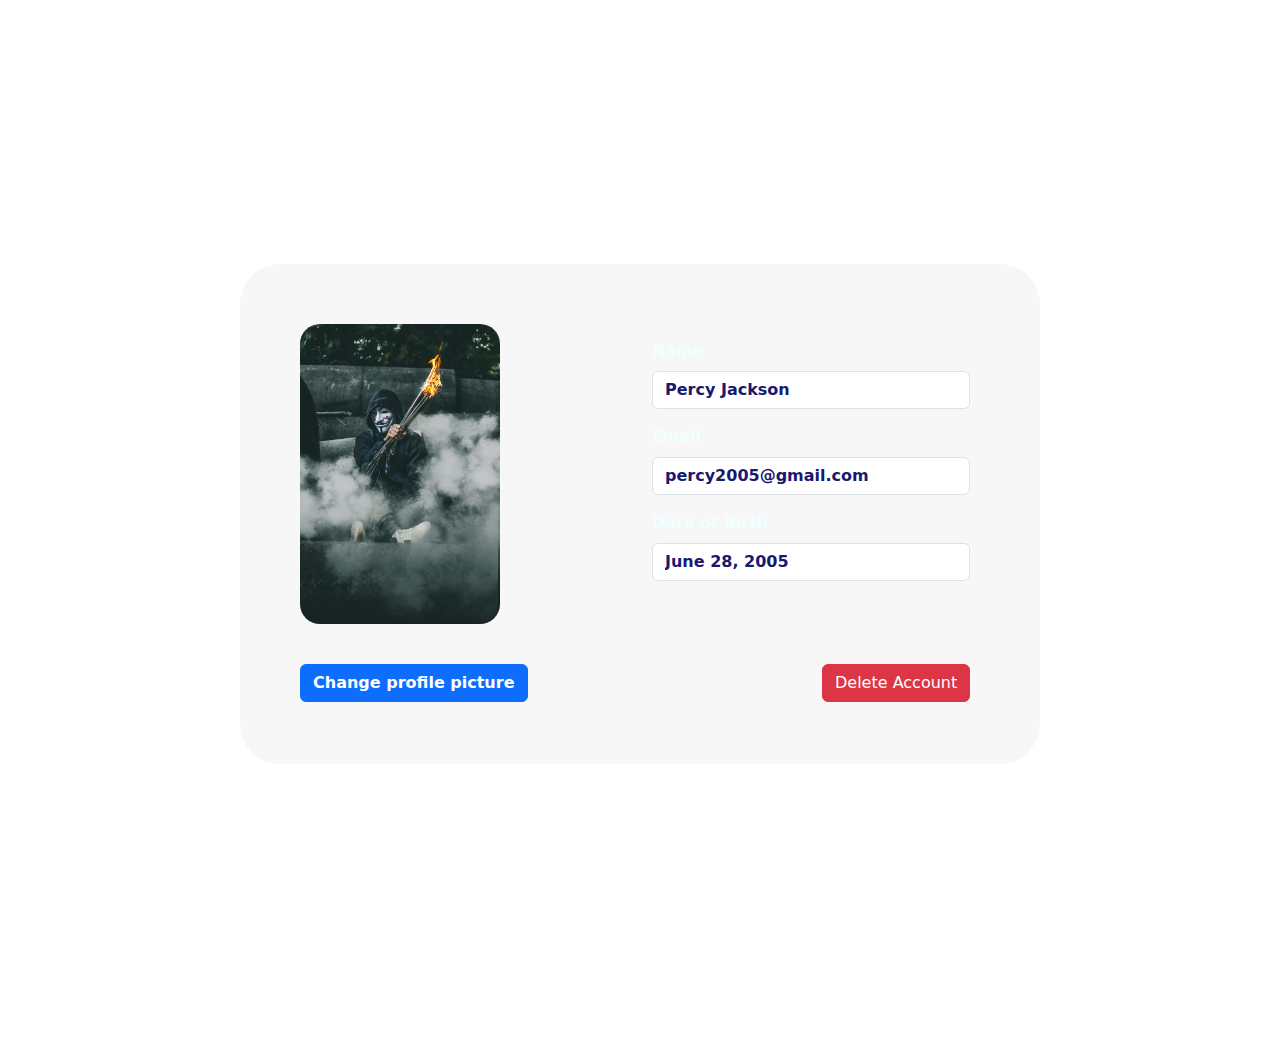
==== editProfile.html @ 8a1a8c1c "pages added" ====
<!DOCTYPE html>
<html lang="en">
<head>
    <link href='https://fonts.googleapis.com/css?family=Roboto' rel='stylesheet'>
    <meta charset="UTF-8">
    <meta name="viewport" content="width=device-width, initial-scale=1.0">
    <title>History</title>
    <link href="https://cdn.jsdelivr.net/npm/bootstrap@5.3.3/dist/css/bootstrap.min.css" rel="stylesheet" integrity="sha384-QWTKZyjpPEjISv5WaRU9OFeRpok6YctnYmDr5pNlyT2bRjXh0JMhjY6hW+ALEwIH" crossorigin="anonymous">
    <link href="./History.css"  rel="stylesheet" />
    <link rel="stylesheet" href="editProfile.css">
</head>
<body>

<div class="container">
    <span class="history-title">Edit user profile</span>
    
    <div class="container-time2">
        
        <div class="row">
            <div class="col">
                <img src="public\external\profile.avif" alt="Description of the image" class="img-profile">
            </div>
            <div class="col">
                <form class="frm">
                    <div class="mb-3">
                      <label for="userName" class="form-label">Name</label>
                      <input type="text" class="form-control" id="userName" value="Percy Jackson">
                    </div>
                    <div class="mb-3">
                      <label for="userEmail" class="form-label">Email</label>
                      <input type="email" class="form-control" id="userEmail" value="percy2005@gmail.com">
                    </div>
                    <div class="mb-3">
                      <label for="userDob" class="form-label">Date of Birth</label>
                      <input type="text" class="form-control" id="userDob" value="June 28, 2005">
                    </div>
                  </form>
            </div>
        </div>

        <div class="row">
            <div class="col">
                <button class="btn btn-primary" type="button" style="margin-left: 40px; font-weight: bold;">Change profile picture</button>
            </div>
            <div class="col">
                <button class="btn btn-danger" type="button" style="margin-left: 170px; ">Delete Account</button>
            </div>
        </div>

    </div>
    
</div>

<script src="https://cdn.jsdelivr.net/npm/bootstrap@5.3.3/dist/js/bootstrap.bundle.min.js" integrity="sha384-YvpcrYf0tY3lHB60NNkmXc5s9fDVZLESaAA55NDzOxhy9GkcIdslK1eN7N6jIeHz" crossorigin="anonymous"></script>
</body>
</html>
---- History.css ----
.history-heading {
    display: flex;
justify-content: space-between
;   gap:40px;
    width: 1600px;
    border: 2px red;
}
.white-line {
    border: none;
    height: 1px;
    background-color: white;
    width: 100%; 
    margin: 20px 0;
}

.container {
    display: flex;
    flex-direction: column;
    align-items: center;
    gap:20px;
    height: 100vh;
    margin-top: 140px;
}

.container-Frame {
    position: relative; /* Add relative positioning to the container frame */
    width: 1600px;
    height: 270px; /* Adjust the height as needed */
    background-color: grey;
    border: 1px solid black;
    background-image: url("public/external/BERLIN.PNG");
    background-size: cover;
}

.history-button {
    width: 375px;
    height: 97px;
    border-radius: 20px;
    position: absolute;
    right: 9px; 
    top: 9px;
  
}
.history-text01{
    position: absolute;
    left: 22px;
    bottom: 9px;
    font-family: 'Roboto';font-size: 36px;
    font-weight: bold;
    color: white;
}
.history-text02{
    position: absolute;
    right: 20px;
    bottom: 9px;
    font-family: 'Roboto';font-size: 36px;
    font-weight: bold;
    color: white;
}
.Color-History{
    color: #66B2B2;
}
.history-title{
    font-family: 'Roboto';font-size: 36px;
    font-weight: bold;
    color: white;
    align-items: center;
}
---- editProfile.css ----
.container-time2{
    width: 800px;
    height: 500px;
    border-radius: 40px;
    background-color: rgba(217, 217, 217, 0.2); /* 20% opaque grey */
    padding: 20px;
    margin: 50px
}

.container-profile{
    width: 1381px;
    height: 100%;
    background-color: black;
    background-image: url("public/external/Time.png");
    display: flex;
    justify-content: space-between;
}
    
.column-heading{
    font-size: 32px;
    color: white;
    font-weight: bold;
}

.column-text{
    font-size: 32px;
    color: white ;
}

.img-profile{
    width: 200px;
    margin: 40px;
    border-radius: 20px;
}

.frm{
    margin-top: 55px;
    margin-right: 50px;
}

.form-label{
    color: azure;
    font-weight: bold;
}

.form-control{
    color:midnightblue;
    font-weight: bold;
}
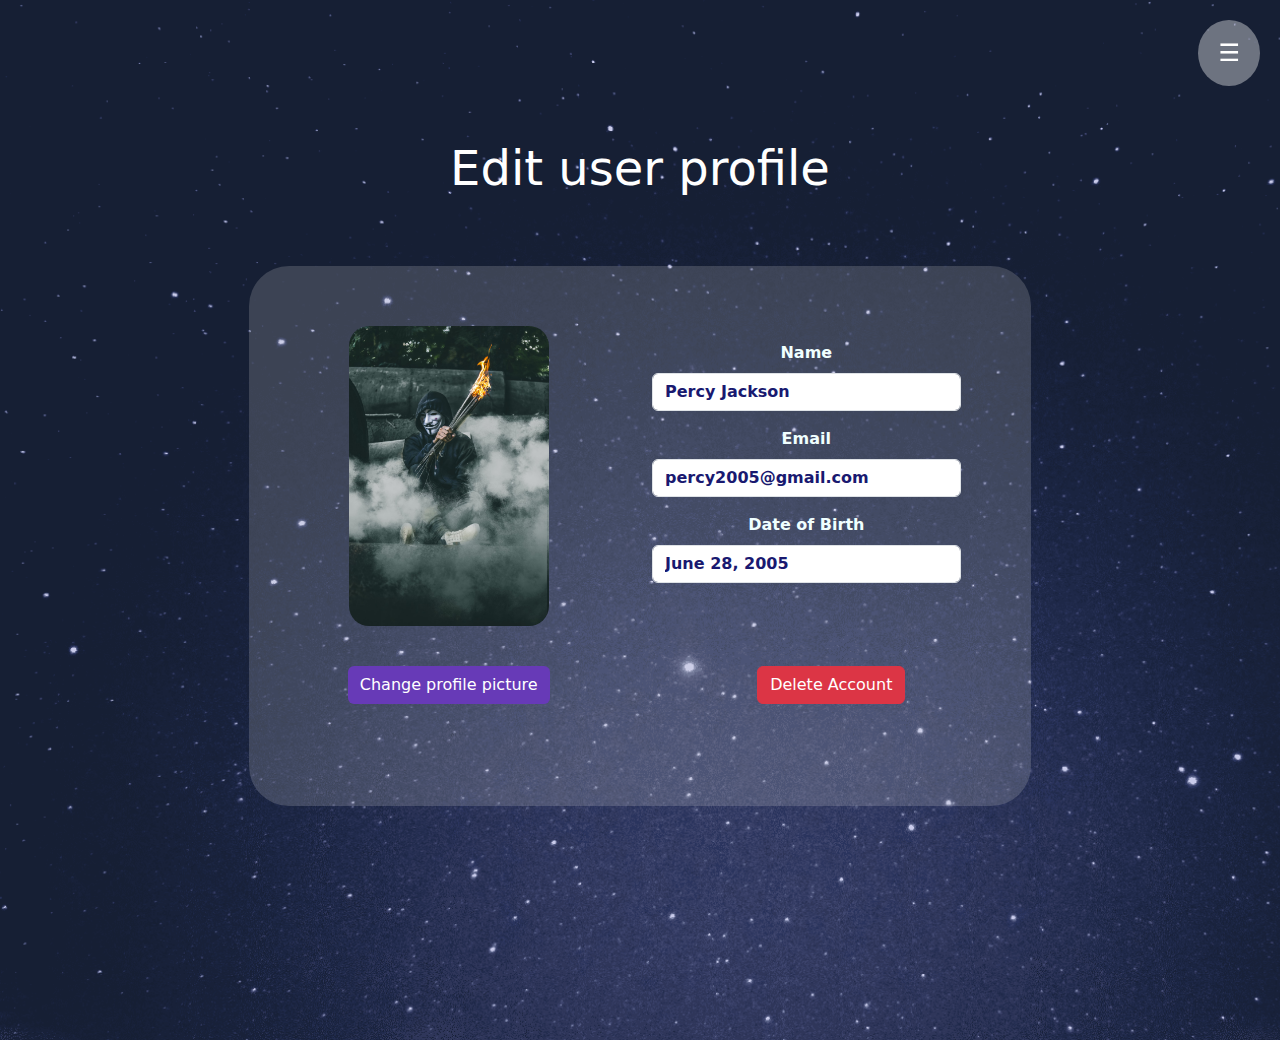
==== commit 182b9988: "fixing stuff" ====
--- a/editProfile.html
+++ b/editProfile.html
@@ -4,15 +4,26 @@
     <link href='https://fonts.googleapis.com/css?family=Roboto' rel='stylesheet'>
     <meta charset="UTF-8">
     <meta name="viewport" content="width=device-width, initial-scale=1.0">
-    <title>History</title>
+    <title>Edit Profile</title>
     <link href="https://cdn.jsdelivr.net/npm/bootstrap@5.3.3/dist/css/bootstrap.min.css" rel="stylesheet" integrity="sha384-QWTKZyjpPEjISv5WaRU9OFeRpok6YctnYmDr5pNlyT2bRjXh0JMhjY6hW+ALEwIH" crossorigin="anonymous">
     <link href="./History.css"  rel="stylesheet" />
     <link rel="stylesheet" href="editProfile.css">
+    <link rel="stylesheet" href="default.css">
 </head>
 <body>
 
+    <div class="floating-menu">
+        <a href="#" class="menu-button">☰</a>
+        <ul class="menu-list">
+          <li><a href="Home.html">Home</a></li>
+          <li><a href="History.html">History</a></li>
+          <li><a href="Time.html">Favourites</a></li>
+          <li><a href="profile.html">Profile</a></li>
+        </ul>
+      </div>
+
 <div class="container">
-    <span class="history-title">Edit user profile</span>
+    <h2>Edit user profile</h2> 
     
     <div class="container-time2">
         
@@ -39,11 +50,11 @@
         </div>
 
         <div class="row">
-            <div class="col">
-                <button class="btn btn-primary" type="button" style="margin-left: 40px; font-weight: bold;">Change profile picture</button>
+            <div class="col" style="display: flex; justify-content: space-evenly;">
+                <button class="btn btn-primary " type="button" style="background-color: #673AB7; border: none;">Change profile picture</button>
             </div>
             <div class="col">
-                <button class="btn btn-danger" type="button" style="margin-left: 170px; ">Delete Account</button>
+                <a href="signUp.html" class="btn btn-danger" type="button" >Delete Account</a>
             </div>
         </div>
 
@@ -52,5 +63,6 @@
 </div>
 
 <script src="https://cdn.jsdelivr.net/npm/bootstrap@5.3.3/dist/js/bootstrap.bundle.min.js" integrity="sha384-YvpcrYf0tY3lHB60NNkmXc5s9fDVZLESaAA55NDzOxhy9GkcIdslK1eN7N6jIeHz" crossorigin="anonymous"></script>
+<script src="script.js"></script>
 </body>
 </html>
--- a/History.css
+++ b/History.css
@@ -1,15 +1,15 @@
 .history-heading {
-    display: flex;
-justify-content: space-between
-;   gap:40px;
-    width: 1600px;
+   display: flex;
+   justify-content: space-between;
+   gap:40px;
+    width: 1400px;
     border: 2px red;
 }
 .white-line {
-    border: none;
-    height: 1px;
+    
+    height: 2px;
     background-color: white;
-    width: 100%; 
+    width: 1400px; 
     margin: 20px 0;
 }
 
@@ -24,8 +24,8 @@
 
 .container-Frame {
     position: relative; /* Add relative positioning to the container frame */
-    width: 1600px;
-    height: 270px; /* Adjust the height as needed */
+    width: 1400px;
+    height: 270px;
     background-color: grey;
     border: 1px solid black;
     background-image: url("public/external/BERLIN.PNG");
@@ -34,11 +34,16 @@
 
 .history-button {
     width: 375px;
+    background-color: rgba(105, 110, 221 )
+    ;
     height: 97px;
+    font-family: 'Roboto';font-size: 32px;
+    color: white;
     border-radius: 20px;
     position: absolute;
     right: 9px; 
     top: 9px;
+    border: none; /* This removes the border line */
   
 }
 .history-text01{
@@ -66,3 +71,8 @@
     color: white;
     align-items: center;
 }
+#moved-piece-container {
+    position: absolute;
+    top: 30px;
+    left: 30px;
+}--- a/editProfile.css
+++ b/editProfile.css
@@ -1,32 +1,14 @@
+
 
 .container-time2{
-    width: 800px;
-    height: 500px;
+    width: 70%;
+    height: 60%;
     border-radius: 40px;
     background-color: rgba(217, 217, 217, 0.2); /* 20% opaque grey */
     padding: 20px;
-    margin: 50px
+   
 }
 
-.container-profile{
-    width: 1381px;
-    height: 100%;
-    background-color: black;
-    background-image: url("public/external/Time.png");
-    display: flex;
-    justify-content: space-between;
-}
-    
-.column-heading{
-    font-size: 32px;
-    color: white;
-    font-weight: bold;
-}
-
-.column-text{
-    font-size: 32px;
-    color: white ;
-}
 
 .img-profile{
     width: 200px;
--- a/default.css
+++ b/default.css
@@ -0,0 +1,116 @@
+body {
+    
+    background-image: url("public/external/unsplashqfjsiok61xa4915-6k1-1100h.png");
+    background-size: cover;
+    color: white;
+    text-align: center;
+    justify-content: center;
+}
+
+h1 {
+    font-size: 5rem;
+    /* adjust as needed */
+}
+
+h2 {
+    font-size: 3rem;
+    font-weight: normal;
+    margin-bottom: 1em; /* adjust as needed */
+}
+
+.button-container {
+    display: flex;
+    justify-content: center;
+}
+
+.start-button {
+    background-color: #673AB7; /* purple color */
+    color: white;
+    border: none;
+    padding:  1em 0.5em;
+    margin: 0.5em;
+    font-size: 3rem;
+    border-radius: 10px;
+    box-shadow: 0 4px 8px rgba(0, 0, 0, 0.2);
+    transition: background-color 0.3s;
+   
+    
+}
+
+.start-button:hover {
+    background-color: #5e35b1; /* slightly darker purple on hover */
+}
+
+.login-input {
+    border: 1px solid #DDD;
+    border-radius: 5px;
+    margin-bottom: 20px;
+    color: white;
+    padding: 15px;
+   
+}
+
+.login-container {
+    background: rgba(214, 202, 202, 0.3); /* Translucent background */
+    padding: 40px;
+    margin: 2em;
+    border-radius: 10px;
+    box-shadow: 0 5px 15px rgba(0, 0, 0, 0.3);
+    width: 60%; 
+    height:40%;
+  
+}
+
+.form-container {
+    display: flex;
+    flex-direction: column;
+    align-items: center;
+    justify-content: center;
+}
+
+.heading {
+    display: flex;
+justify-content: space-between;  
+ align-items: center;
+  
+    border: 2px red;
+}
+
+.floating-menu {
+    position:fixed;
+    top: 20px;
+    right: 20px;
+    background-color: #FFFFFF60;
+    color: white;
+    border-radius: 50%;
+    text-align: center;
+  }
+  
+  .menu-button {
+    display: block;
+    padding: 15px 20px;
+    color: white;
+    text-decoration: none;
+    font-size: 24px; 
+  }
+  
+  .menu-list {
+    display: none;
+    list-style: none;
+    padding: 10px;
+    margin: 0;
+    margin-top: 10px;
+    background-color: #ffffff;
+    border-radius: 5px;
+  }
+  
+  .menu-list li a {
+    display: block;
+    padding: 10px;
+    color: black;
+    text-decoration: none;
+  }
+  
+  .menu-list li a:hover {
+    background-color: #ffffff60;
+  }